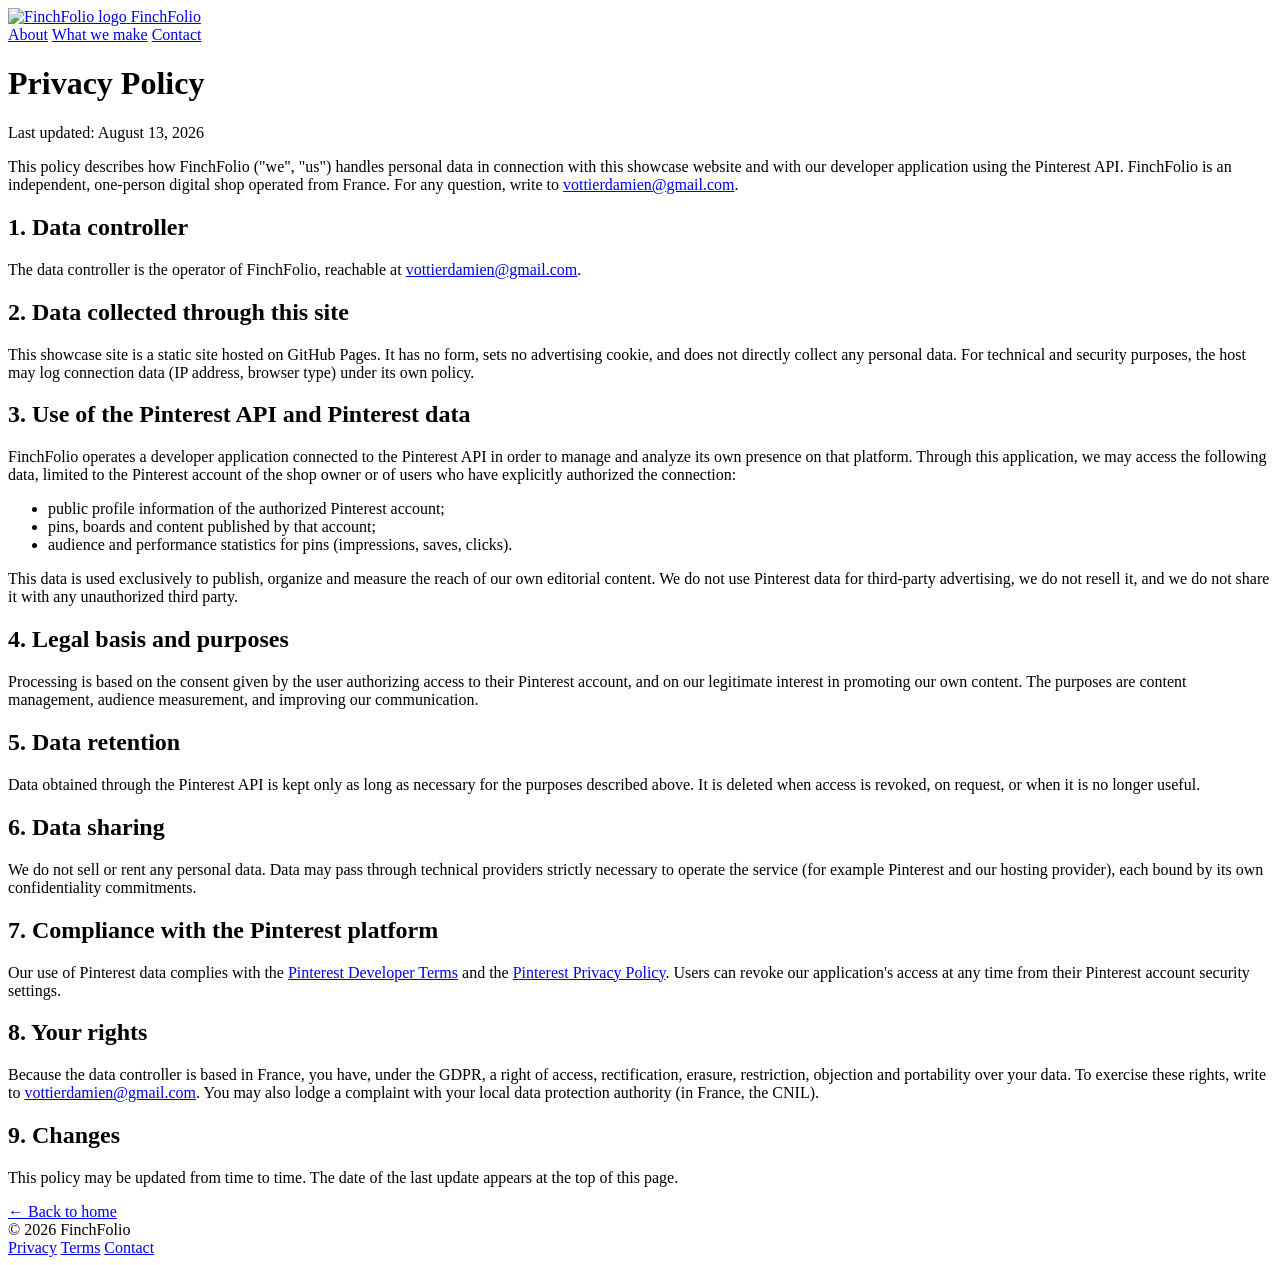
==== privacy.html @ 9374db1f "Add files via upload" ====
<!DOCTYPE html>
<html lang="en">
<head>
<meta charset="utf-8">
<meta name="viewport" content="width=device-width, initial-scale=1">
<title>Privacy Policy — FinchFolio</title>
<meta name="description" content="FinchFolio privacy policy: data collected, use of the Pinterest API, cookies and your privacy rights.">
<link rel="canonical" href="https://damvo.github.io/finchfolio-site/privacy.html">
<meta name="robots" content="index, follow">
<link rel="icon" type="image/png" href="assets/icon.png">
<link rel="preconnect" href="https://fonts.googleapis.com">
<link rel="preconnect" href="https://fonts.gstatic.com" crossorigin>
<link href="https://fonts.googleapis.com/css2?family=Lora:ital,wght@0,400;0,500;0,600;1,400&family=Poppins:wght@400;600;700&display=swap" rel="stylesheet">
<link rel="stylesheet" href="assets/style.css">
</head>
<body>

<header class="site-header">
  <div class="wrap">
    <a class="brand" href="index.html">
      <img src="assets/logo.png" alt="FinchFolio logo">
      <span class="b-name">FinchFolio</span>
    </a>
    <nav class="nav">
      <a href="index.html#about">About</a>
      <a href="index.html#what-we-make">What we make</a>
      <a href="index.html#contact">Contact</a>
    </nav>
  </div>
</header>

<main class="legal">
  <div class="wrap">
    <h1>Privacy Policy</h1>
    <p class="updated">Last updated: August 13, 2026</p>

    <p>This policy describes how FinchFolio ("we", "us") handles personal data in connection with this showcase website and with our developer application using the Pinterest API. FinchFolio is an independent, one-person digital shop operated from France. For any question, write to <a href="mailto:vottierdamien@gmail.com">vottierdamien@gmail.com</a>.</p>

    <h2>1. Data controller</h2>
    <p>The data controller is the operator of FinchFolio, reachable at <a href="mailto:vottierdamien@gmail.com">vottierdamien@gmail.com</a>.</p>

    <h2>2. Data collected through this site</h2>
    <p>This showcase site is a static site hosted on GitHub Pages. It has no form, sets no advertising cookie, and does not directly collect any personal data. For technical and security purposes, the host may log connection data (IP address, browser type) under its own policy.</p>

    <h2>3. Use of the Pinterest API and Pinterest data</h2>
    <p>FinchFolio operates a developer application connected to the Pinterest API in order to manage and analyze its own presence on that platform. Through this application, we may access the following data, limited to the Pinterest account of the shop owner or of users who have explicitly authorized the connection:</p>
    <ul>
      <li>public profile information of the authorized Pinterest account;</li>
      <li>pins, boards and content published by that account;</li>
      <li>audience and performance statistics for pins (impressions, saves, clicks).</li>
    </ul>
    <p>This data is used exclusively to publish, organize and measure the reach of our own editorial content. We do not use Pinterest data for third-party advertising, we do not resell it, and we do not share it with any unauthorized third party.</p>

    <h2>4. Legal basis and purposes</h2>
    <p>Processing is based on the consent given by the user authorizing access to their Pinterest account, and on our legitimate interest in promoting our own content. The purposes are content management, audience measurement, and improving our communication.</p>

    <h2>5. Data retention</h2>
    <p>Data obtained through the Pinterest API is kept only as long as necessary for the purposes described above. It is deleted when access is revoked, on request, or when it is no longer useful.</p>

    <h2>6. Data sharing</h2>
    <p>We do not sell or rent any personal data. Data may pass through technical providers strictly necessary to operate the service (for example Pinterest and our hosting provider), each bound by its own confidentiality commitments.</p>

    <h2>7. Compliance with the Pinterest platform</h2>
    <p>Our use of Pinterest data complies with the <a href="https://developers.pinterest.com/terms/" target="_blank" rel="noopener">Pinterest Developer Terms</a> and the <a href="https://policy.pinterest.com/privacy-policy" target="_blank" rel="noopener">Pinterest Privacy Policy</a>. Users can revoke our application's access at any time from their Pinterest account security settings.</p>

    <h2>8. Your rights</h2>
    <p>Because the data controller is based in France, you have, under the GDPR, a right of access, rectification, erasure, restriction, objection and portability over your data. To exercise these rights, write to <a href="mailto:vottierdamien@gmail.com">vottierdamien@gmail.com</a>. You may also lodge a complaint with your local data protection authority (in France, the CNIL).</p>

    <h2>9. Changes</h2>
    <p>This policy may be updated from time to time. The date of the last update appears at the top of this page.</p>

    <a class="back btn btn-rust" href="index.html">← Back to home</a>
  </div>
</main>

<footer class="site-footer">
  <div class="wrap">
    <div>© <span id="year">2026</span> FinchFolio</div>
    <div class="fnav">
      <a href="privacy.html">Privacy</a>
      <a href="terms.html">Terms</a>
      <a href="mailto:vottierdamien@gmail.com">Contact</a>
    </div>
  </div>
</footer>
<script>document.getElementById('year').textContent = new Date().getFullYear();</script>
</body>
</html>
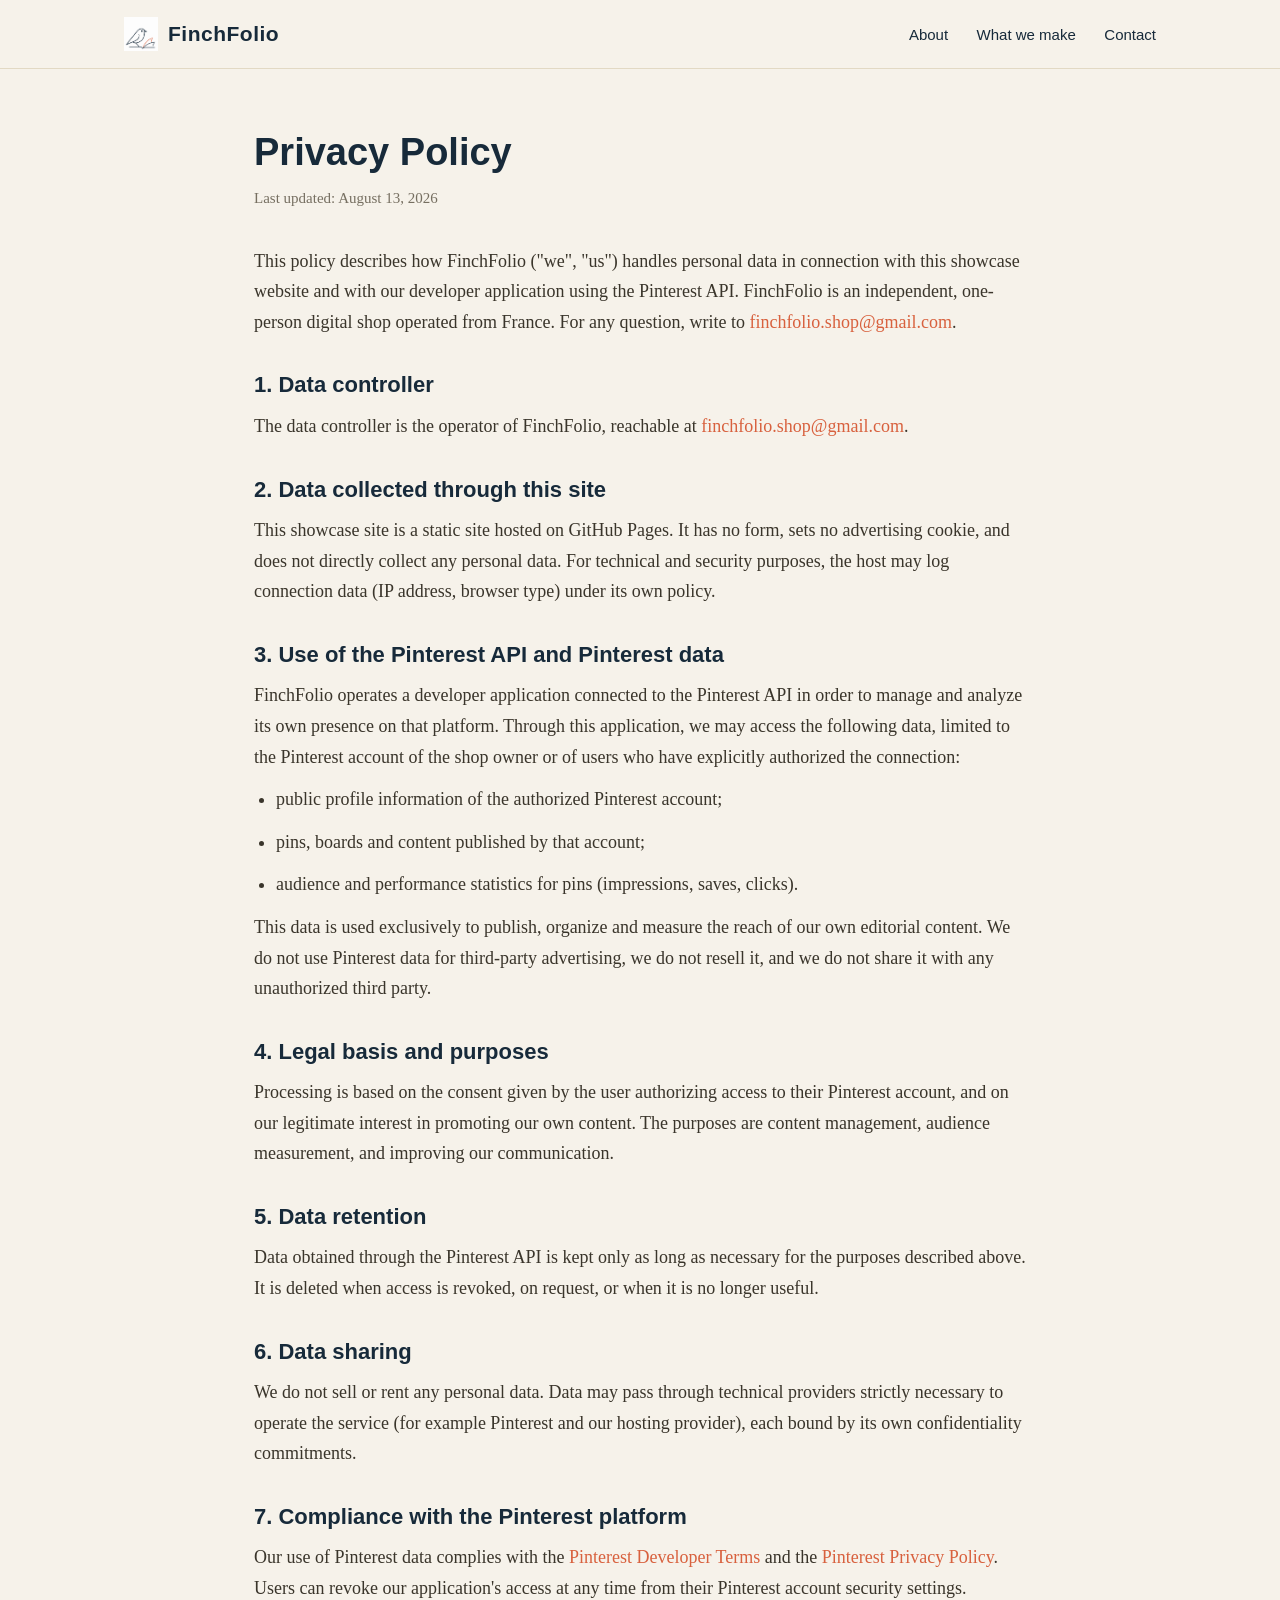
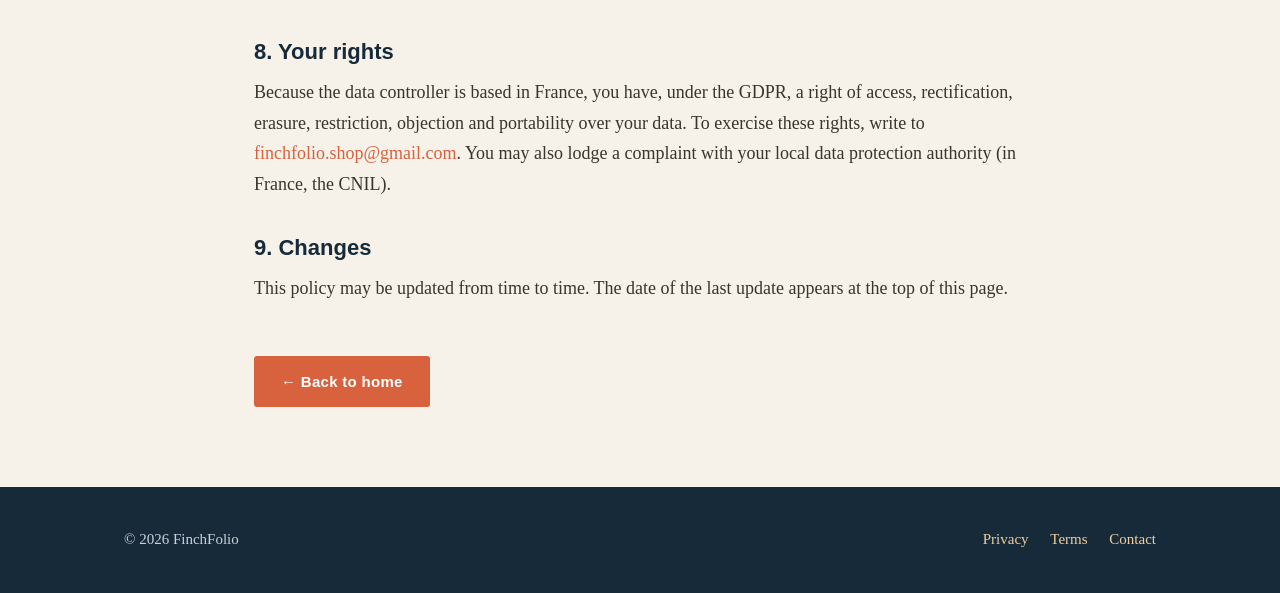
==== commit 7e872aed: "Update contact email in privacy policy" ====
--- a/privacy.html
+++ b/privacy.html
@@ -34,10 +34,10 @@
     <h1>Privacy Policy</h1>
     <p class="updated">Last updated: August 13, 2026</p>
 
-    <p>This policy describes how FinchFolio ("we", "us") handles personal data in connection with this showcase website and with our developer application using the Pinterest API. FinchFolio is an independent, one-person digital shop operated from France. For any question, write to <a href="mailto:vottierdamien@gmail.com">vottierdamien@gmail.com</a>.</p>
+    <p>This policy describes how FinchFolio ("we", "us") handles personal data in connection with this showcase website and with our developer application using the Pinterest API. FinchFolio is an independent, one-person digital shop operated from France. For any question, write to <a href="mailto:finchfolio.shop@gmail.com">finchfolio.shop@gmail.com</a>.</p>
 
     <h2>1. Data controller</h2>
-    <p>The data controller is the operator of FinchFolio, reachable at <a href="mailto:vottierdamien@gmail.com">vottierdamien@gmail.com</a>.</p>
+    <p>The data controller is the operator of FinchFolio, reachable at <a href="mailto:finchfolio.shop@gmail.com">finchfolio.shop@gmail.com</a>.</p>
 
     <h2>2. Data collected through this site</h2>
     <p>This showcase site is a static site hosted on GitHub Pages. It has no form, sets no advertising cookie, and does not directly collect any personal data. For technical and security purposes, the host may log connection data (IP address, browser type) under its own policy.</p>
@@ -64,7 +64,7 @@
     <p>Our use of Pinterest data complies with the <a href="https://developers.pinterest.com/terms/" target="_blank" rel="noopener">Pinterest Developer Terms</a> and the <a href="https://policy.pinterest.com/privacy-policy" target="_blank" rel="noopener">Pinterest Privacy Policy</a>. Users can revoke our application's access at any time from their Pinterest account security settings.</p>
 
     <h2>8. Your rights</h2>
-    <p>Because the data controller is based in France, you have, under the GDPR, a right of access, rectification, erasure, restriction, objection and portability over your data. To exercise these rights, write to <a href="mailto:vottierdamien@gmail.com">vottierdamien@gmail.com</a>. You may also lodge a complaint with your local data protection authority (in France, the CNIL).</p>
+    <p>Because the data controller is based in France, you have, under the GDPR, a right of access, rectification, erasure, restriction, objection and portability over your data. To exercise these rights, write to <a href="mailto:finchfolio.shop@gmail.com">finchfolio.shop@gmail.com</a>. You may also lodge a complaint with your local data protection authority (in France, the CNIL).</p>
 
     <h2>9. Changes</h2>
     <p>This policy may be updated from time to time. The date of the last update appears at the top of this page.</p>
@@ -79,7 +79,7 @@
     <div class="fnav">
       <a href="privacy.html">Privacy</a>
       <a href="terms.html">Terms</a>
-      <a href="mailto:vottierdamien@gmail.com">Contact</a>
+      <a href="mailto:finchfolio@gmail.com">Contact</a>
     </div>
   </div>
 </footer>
--- a/assets/style.css
+++ b/assets/style.css
@@ -0,0 +1,143 @@
+:root {
+  --ivoire: #f6f2ea;
+  --ivoire2: #eee7d8;
+  --ink: #172a3a;
+  --rust: #d8613e;
+  --rust-dark: #b74f31;
+  --navy: #172a3a;
+  --gold: #e0a25c;
+  --gold-soft: #f0cd9e;
+  --muted: #766f61;
+  --max: 1080px;
+}
+
+* { box-sizing: border-box; margin: 0; padding: 0; }
+html { scroll-behavior: smooth; }
+
+body {
+  font-family: 'Lora', 'Georgia', 'Liberation Serif', serif;
+  background: var(--ivoire);
+  color: var(--ink);
+  line-height: 1.7;
+  font-size: 18px;
+  -webkit-font-smoothing: antialiased;
+}
+
+h1, h2, h3 { font-family: 'Poppins', 'Helvetica Neue', Arial, sans-serif; font-weight: 600; line-height: 1.25; }
+a { color: var(--rust); text-decoration: none; }
+a:hover { text-decoration: underline; }
+.wrap { max-width: var(--max); margin: 0 auto; padding: 0 24px; }
+
+/* Header */
+.site-header {
+  background: var(--ivoire);
+  border-bottom: 1px solid #e2d9c4;
+  position: sticky; top: 0; z-index: 10;
+}
+.site-header .wrap {
+  display: flex; align-items: center; justify-content: space-between;
+  padding: 16px 24px; flex-wrap: wrap; gap: 12px;
+}
+.brand { display: flex; align-items: center; gap: 10px; }
+.brand img { height: 34px; width: 34px; }
+.brand .b-name { font-family: 'Poppins', sans-serif; font-size: 21px; letter-spacing: .5px; color: var(--ink); font-weight: 600; }
+.nav a { font-family: 'Poppins', sans-serif; color: var(--ink); margin-left: 24px; font-size: 15px; }
+.nav a:hover { color: var(--rust); text-decoration: none; }
+
+/* Buttons */
+.btn {
+  display: inline-block; padding: 12px 26px; border-radius: 3px;
+  font-family: 'Poppins', sans-serif; font-size: 15px; letter-spacing: .3px; border: 1.5px solid transparent;
+  transition: all .18s ease; cursor: pointer;
+}
+.btn-rust { background: var(--rust); color: #fff; font-weight: 600; }
+.btn-rust:hover { background: var(--rust-dark); text-decoration: none; }
+.btn-ghost { border-color: var(--rust); color: var(--rust); }
+.btn-ghost:hover { background: var(--rust); color: #fff; text-decoration: none; }
+.btn-gold { background: var(--gold); color: var(--ink); font-weight: 600; }
+.btn-gold:hover { background: var(--gold-soft); text-decoration: none; }
+
+/* Hero */
+.hero { padding: 70px 0 84px; text-align: center; }
+.hero .logo-mark { width: 200px; max-width: 50%; height: auto; margin: 0 auto 26px; display: block; }
+.hero .tagline { font-size: 24px; font-style: italic; color: #4a4438; max-width: 620px; margin: 0 auto 30px; }
+.hero .actions { display: flex; gap: 16px; justify-content: center; flex-wrap: wrap; }
+
+/* Sections */
+section.block { padding: 74px 0; }
+section.block.alt { background: var(--ivoire2); }
+.section-head { max-width: 760px; }
+.section-title { font-size: 32px; color: var(--ink); display: inline-block; }
+.section-title::after { content: ""; display: block; width: 54px; height: 3px; background: var(--rust); margin-top: 12px; }
+.lead { font-size: 20px; color: #4a4438; margin-top: 16px; }
+
+/* About */
+.about-grid { display: grid; grid-template-columns: 1.4fr 1fr; gap: 48px; align-items: start; margin-top: 30px; }
+.about-grid p { margin-bottom: 18px; }
+.values { background: var(--ink); color: var(--ivoire); padding: 30px 32px; border-radius: 4px; }
+.values h3 { color: var(--gold); font-size: 19px; margin-bottom: 16px; }
+.values ul { list-style: none; }
+.values li { padding: 8px 0; border-bottom: 1px solid rgba(246,242,234,.15); }
+.values li:last-child { border-bottom: none; }
+
+/* Categories */
+.products { display: grid; grid-template-columns: repeat(3, 1fr); gap: 26px; margin-top: 36px; }
+.card {
+  background: #fff; border: 1px solid #e2d9c4; border-radius: 4px;
+  overflow: hidden; display: flex; flex-direction: column;
+  box-shadow: 0 2px 10px rgba(23,42,58,.05);
+}
+.cover {
+  aspect-ratio: 4 / 3; display: flex; flex-direction: column;
+  justify-content: center; align-items: center; text-align: center;
+  padding: 26px; color: var(--ivoire);
+}
+.cover .cnum { font-family: 'Poppins', sans-serif; font-size: 12px; letter-spacing: 3px; text-transform: uppercase; opacity: .9; margin-bottom: 14px; }
+.cover .ctitle { font-family: 'Poppins', sans-serif; font-size: 20px; line-height: 1.3; }
+.cover .cline { width: 38px; height: 2px; background: currentColor; opacity: .7; margin: 16px auto 0; }
+.cover.t-ink   { background: linear-gradient(150deg, #172a3a, #2c4a63); }
+.cover.t-rust  { background: linear-gradient(150deg, #d8613e, #a94a2c); }
+.cover.t-olive { background: linear-gradient(150deg, #5c5a37, #7c7847); }
+.cover.t-teal  { background: linear-gradient(150deg, #1e4a4a, #2f6f6f); }
+.card-body { padding: 22px 22px 26px; display: flex; flex-direction: column; flex: 1; }
+.card-body h3 { font-size: 18px; color: var(--ink); margin-bottom: 8px; }
+.card-body p { font-size: 16px; color: #4a4438; flex: 1; }
+
+/* Pinterest band (navy break) */
+.band { background: var(--navy); color: var(--ivoire); text-align: center; padding: 72px 0; }
+.band .b-kicker { font-family: 'Poppins', sans-serif; color: var(--gold); letter-spacing: 3px; text-transform: uppercase; font-size: 13px; margin-bottom: 14px; }
+.band h2 { color: var(--ivoire); font-size: 30px; margin-bottom: 14px; }
+.band p { color: var(--gold-soft); max-width: 620px; margin: 0 auto 28px; font-size: 18px; font-family: 'Lora', serif; }
+
+/* Contact */
+.contact-grid { display: grid; grid-template-columns: repeat(3, 1fr); gap: 24px; margin-top: 32px; }
+.contact-item { background: #fff; border: 1px solid #e2d9c4; padding: 26px; border-radius: 4px; }
+.contact-item h3 { font-size: 17px; color: var(--ink); margin-bottom: 8px; }
+.contact-item a { font-size: 16px; word-break: break-word; }
+
+/* Footer */
+.site-footer { background: var(--ink); color: #c9d2da; padding: 40px 0; font-size: 15px; }
+.site-footer .wrap { display: flex; justify-content: space-between; flex-wrap: wrap; gap: 16px; }
+.site-footer a { color: var(--gold-soft); }
+.site-footer .fnav a { margin-left: 18px; }
+
+/* Legal */
+.legal { padding: 60px 0 80px; }
+.legal .wrap { max-width: 820px; }
+.legal h1 { font-size: 38px; color: var(--ink); margin-bottom: 10px; }
+.legal .updated { color: var(--muted); font-size: 15px; margin-bottom: 34px; font-family: 'Lora', serif; }
+.legal h2 { font-size: 22px; color: var(--ink); margin: 34px 0 12px; }
+.legal p, .legal li { margin-bottom: 12px; color: #3a352b; }
+.legal ul { margin: 0 0 12px 22px; }
+.back { display: inline-block; margin-top: 40px; }
+
+@media (max-width: 860px) {
+  .about-grid { grid-template-columns: 1fr; }
+  .products { grid-template-columns: 1fr 1fr; }
+  .contact-grid { grid-template-columns: 1fr; }
+  .hero .tagline { font-size: 21px; }
+}
+@media (max-width: 560px) {
+  .products { grid-template-columns: 1fr; }
+  .nav a { margin-left: 16px; font-size: 14px; }
+}
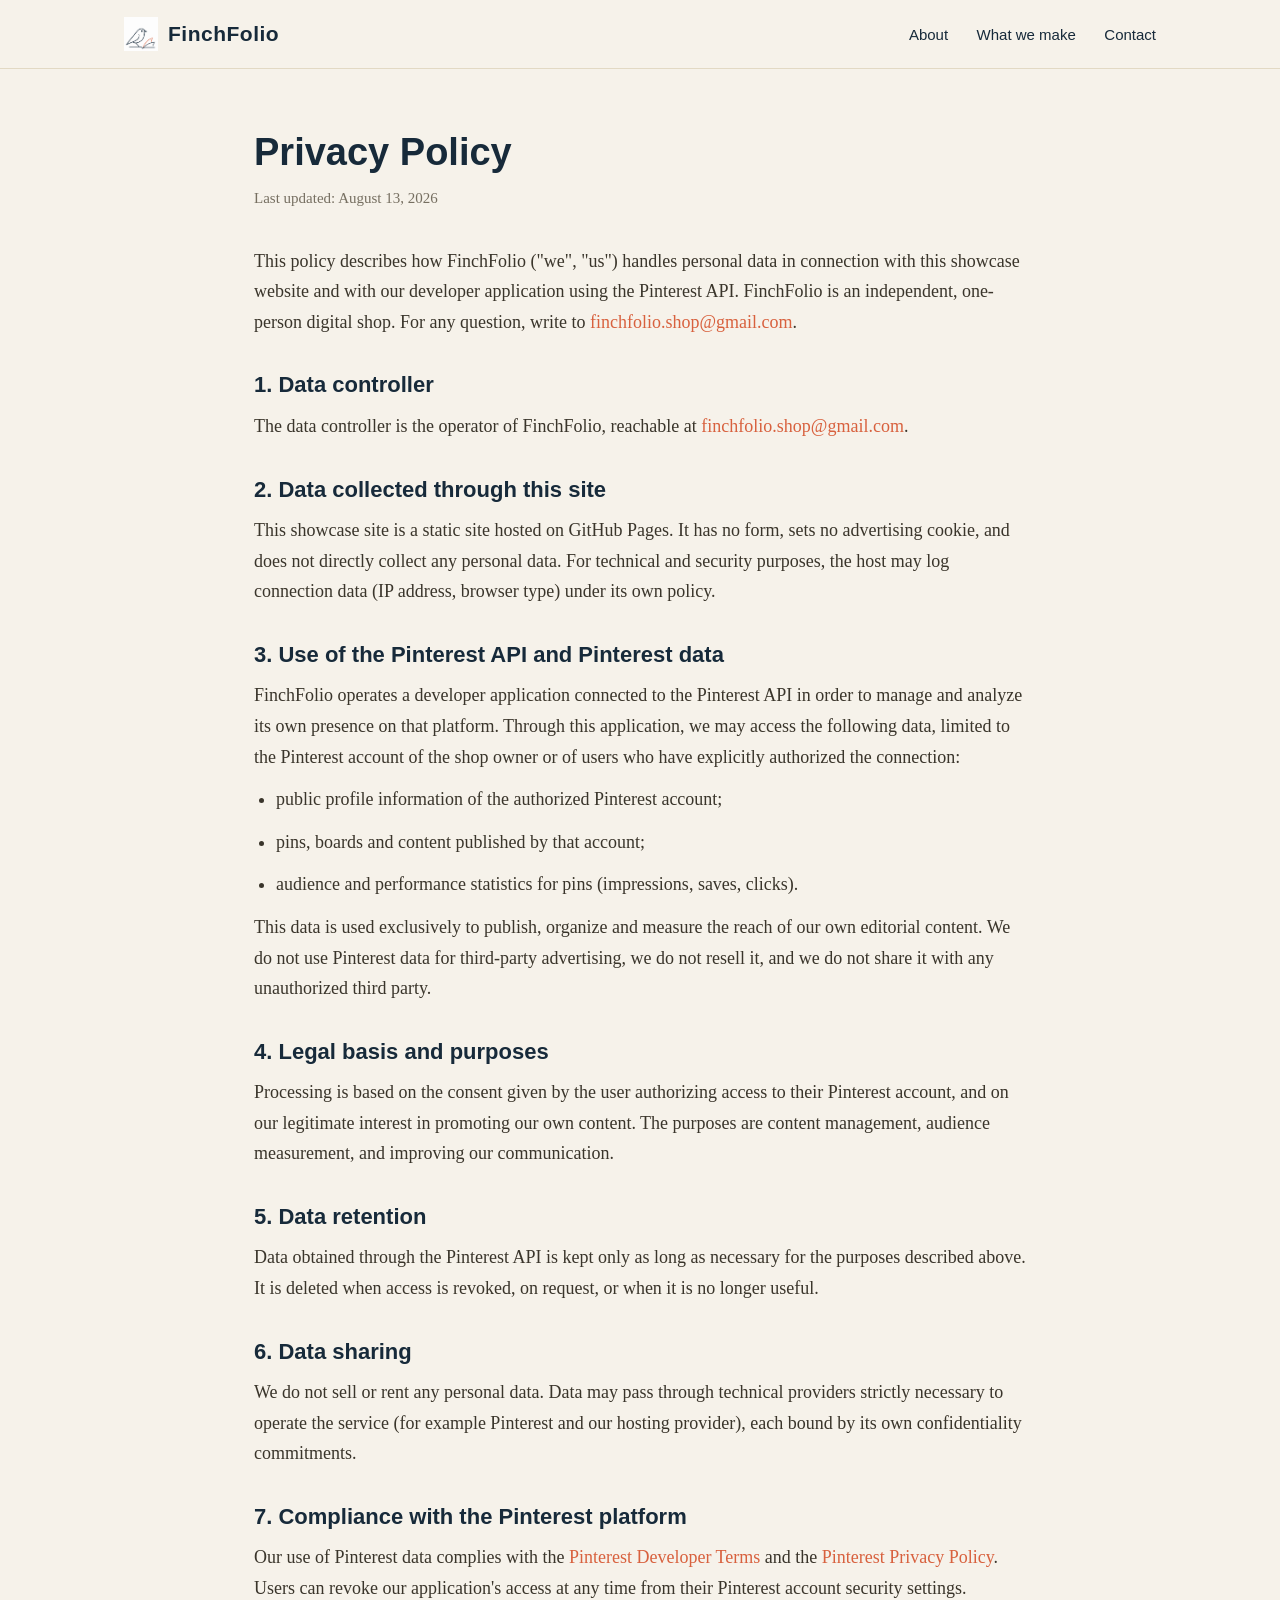
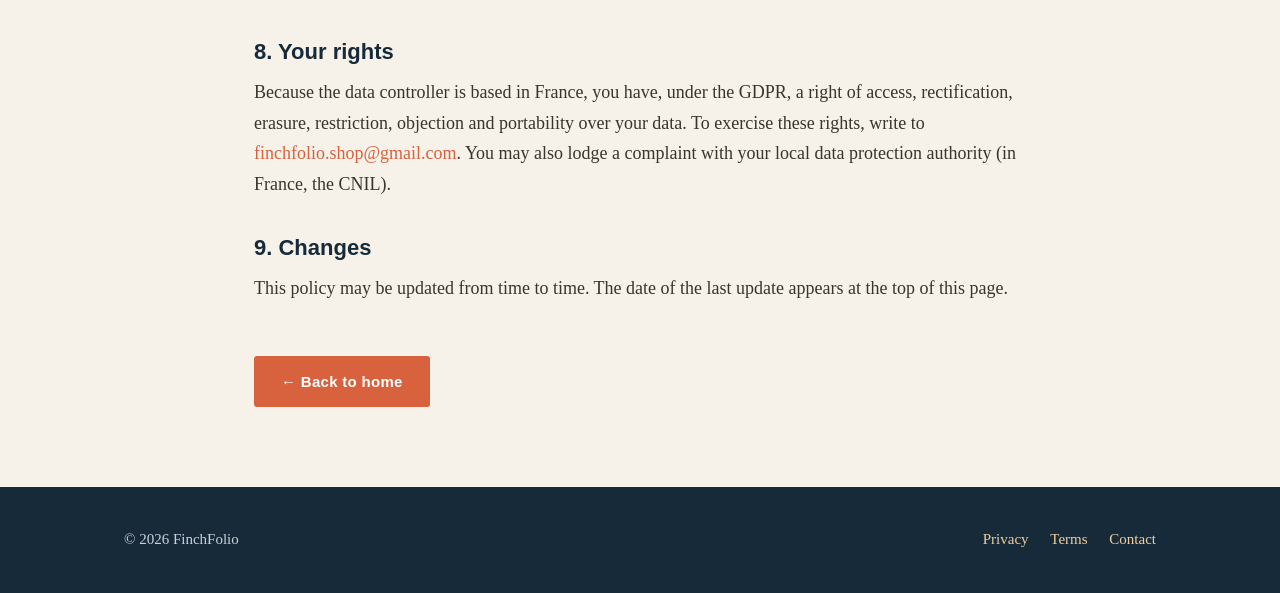
==== commit 58d1ed5a: "Update privacy policy wording Removed mention of operating from France in privacy policy." ====
--- a/privacy.html
+++ b/privacy.html
@@ -34,7 +34,7 @@
     <h1>Privacy Policy</h1>
     <p class="updated">Last updated: August 13, 2026</p>
 
-    <p>This policy describes how FinchFolio ("we", "us") handles personal data in connection with this showcase website and with our developer application using the Pinterest API. FinchFolio is an independent, one-person digital shop operated from France. For any question, write to <a href="mailto:finchfolio.shop@gmail.com">finchfolio.shop@gmail.com</a>.</p>
+    <p>This policy describes how FinchFolio ("we", "us") handles personal data in connection with this showcase website and with our developer application using the Pinterest API. FinchFolio is an independent, one-person digital shop. For any question, write to <a href="mailto:finchfolio.shop@gmail.com">finchfolio.shop@gmail.com</a>.</p>
 
     <h2>1. Data controller</h2>
     <p>The data controller is the operator of FinchFolio, reachable at <a href="mailto:finchfolio.shop@gmail.com">finchfolio.shop@gmail.com</a>.</p>
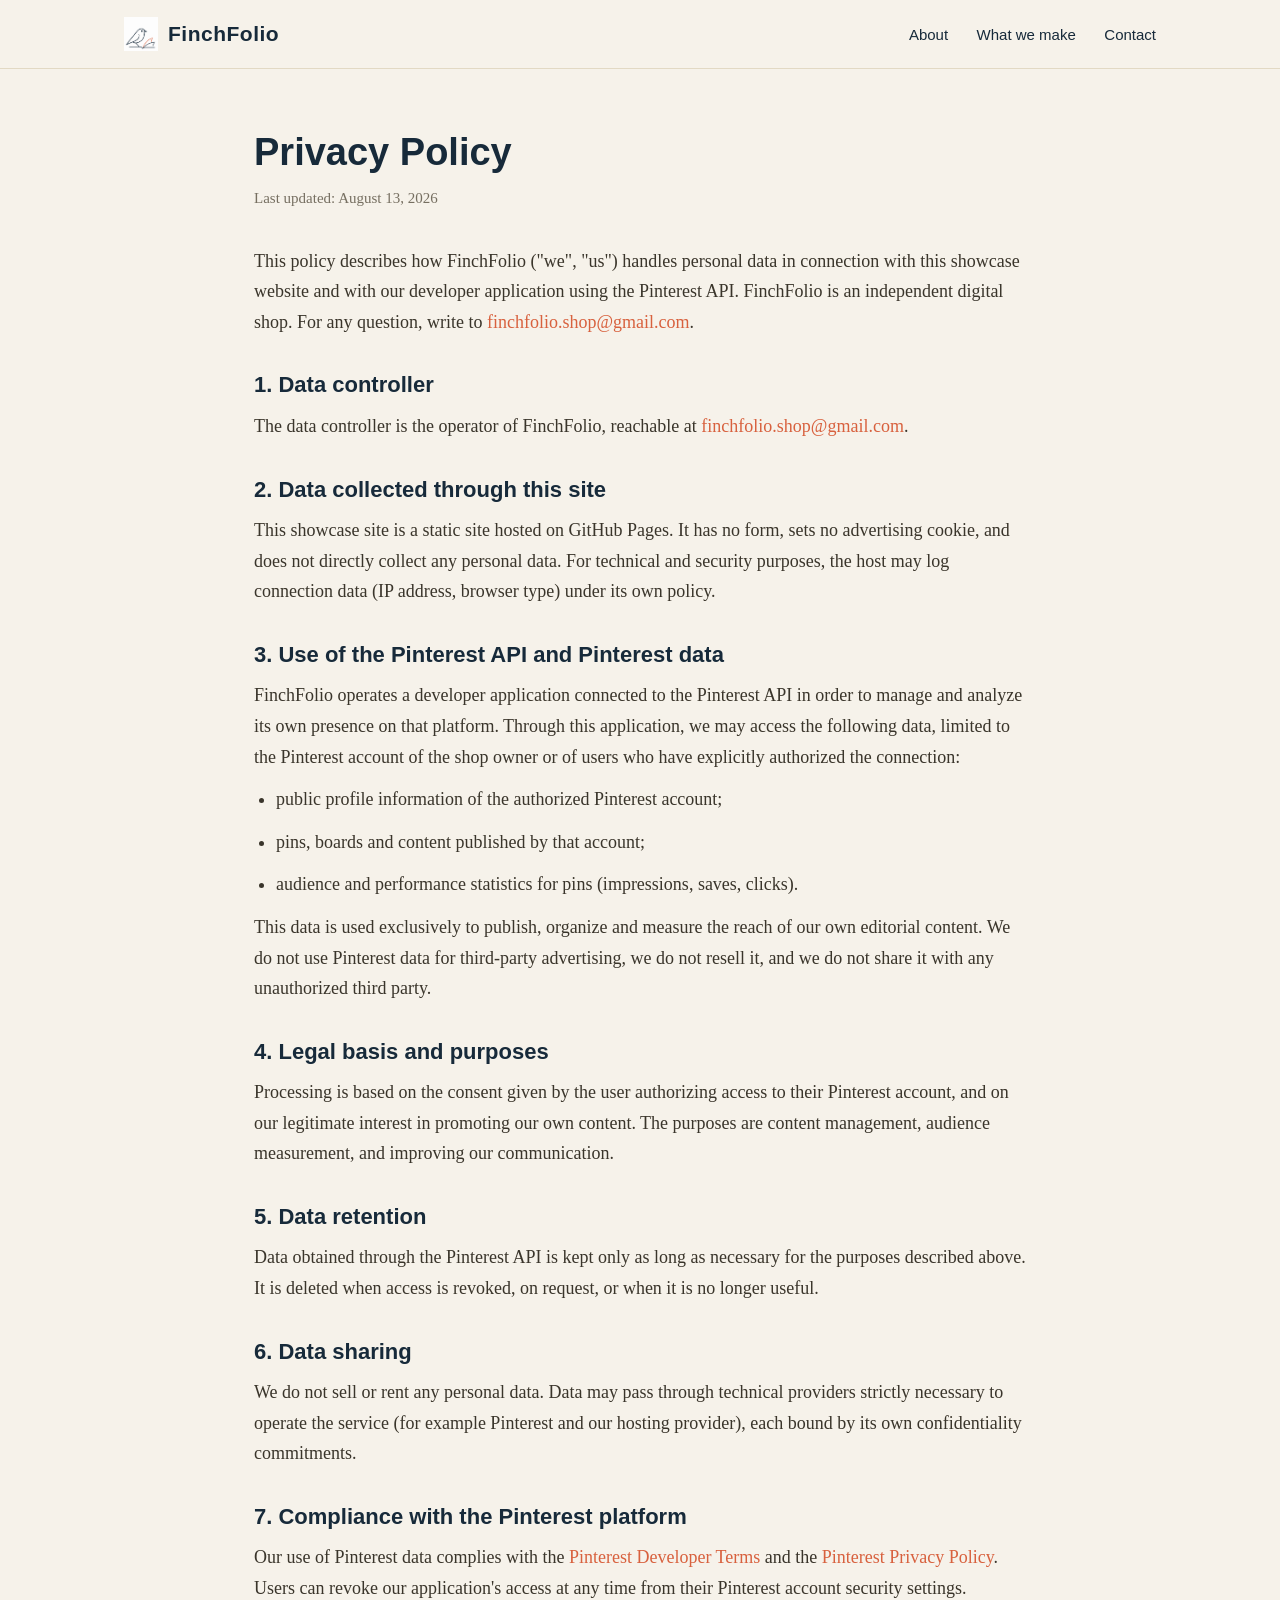
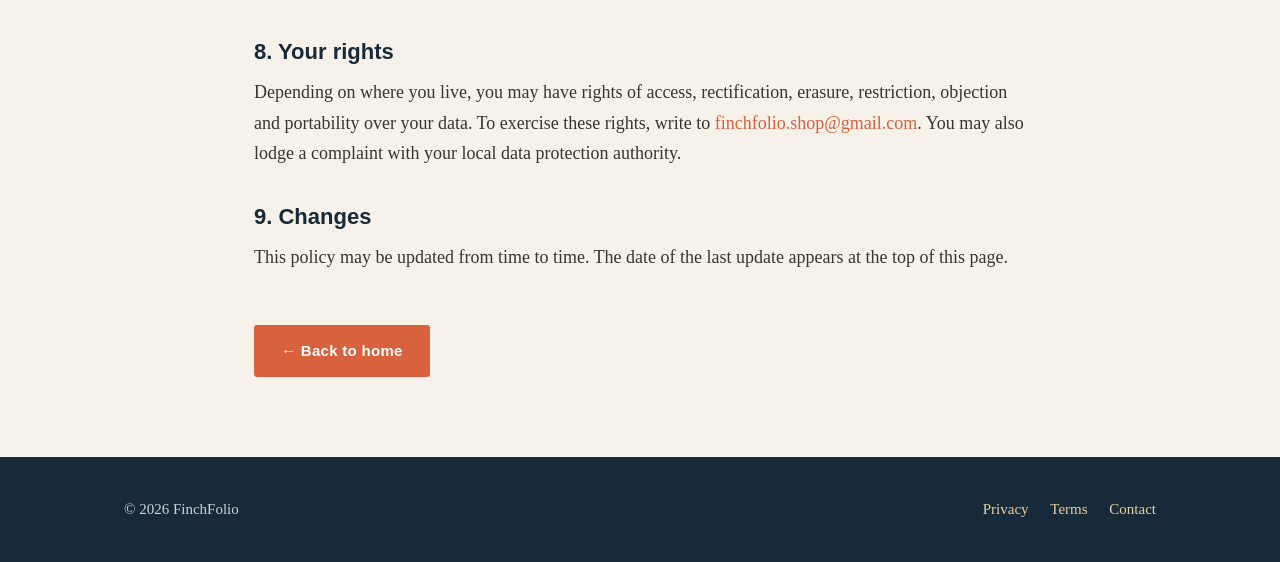
==== commit 6f47f962: "Remove location and one-person mentions from legal pages" ====
--- a/privacy.html
+++ b/privacy.html
@@ -34,7 +34,7 @@
     <h1>Privacy Policy</h1>
     <p class="updated">Last updated: August 13, 2026</p>
 
-    <p>This policy describes how FinchFolio ("we", "us") handles personal data in connection with this showcase website and with our developer application using the Pinterest API. FinchFolio is an independent, one-person digital shop. For any question, write to <a href="mailto:finchfolio.shop@gmail.com">finchfolio.shop@gmail.com</a>.</p>
+    <p>This policy describes how FinchFolio ("we", "us") handles personal data in connection with this showcase website and with our developer application using the Pinterest API. FinchFolio is an independent digital shop. For any question, write to <a href="mailto:finchfolio.shop@gmail.com">finchfolio.shop@gmail.com</a>.</p>
 
     <h2>1. Data controller</h2>
     <p>The data controller is the operator of FinchFolio, reachable at <a href="mailto:finchfolio.shop@gmail.com">finchfolio.shop@gmail.com</a>.</p>
@@ -64,7 +64,7 @@
     <p>Our use of Pinterest data complies with the <a href="https://developers.pinterest.com/terms/" target="_blank" rel="noopener">Pinterest Developer Terms</a> and the <a href="https://policy.pinterest.com/privacy-policy" target="_blank" rel="noopener">Pinterest Privacy Policy</a>. Users can revoke our application's access at any time from their Pinterest account security settings.</p>
 
     <h2>8. Your rights</h2>
-    <p>Because the data controller is based in France, you have, under the GDPR, a right of access, rectification, erasure, restriction, objection and portability over your data. To exercise these rights, write to <a href="mailto:finchfolio.shop@gmail.com">finchfolio.shop@gmail.com</a>. You may also lodge a complaint with your local data protection authority (in France, the CNIL).</p>
+    <p>Depending on where you live, you may have rights of access, rectification, erasure, restriction, objection and portability over your data. To exercise these rights, write to <a href="mailto:finchfolio.shop@gmail.com">finchfolio.shop@gmail.com</a>. You may also lodge a complaint with your local data protection authority.</p>
 
     <h2>9. Changes</h2>
     <p>This policy may be updated from time to time. The date of the last update appears at the top of this page.</p>
@@ -79,7 +79,7 @@
     <div class="fnav">
       <a href="privacy.html">Privacy</a>
       <a href="terms.html">Terms</a>
-      <a href="mailto:finchfolio@gmail.com">Contact</a>
+      <a href="mailto:finchfolio.shop@gmail.com">Contact</a>
     </div>
   </div>
 </footer>
